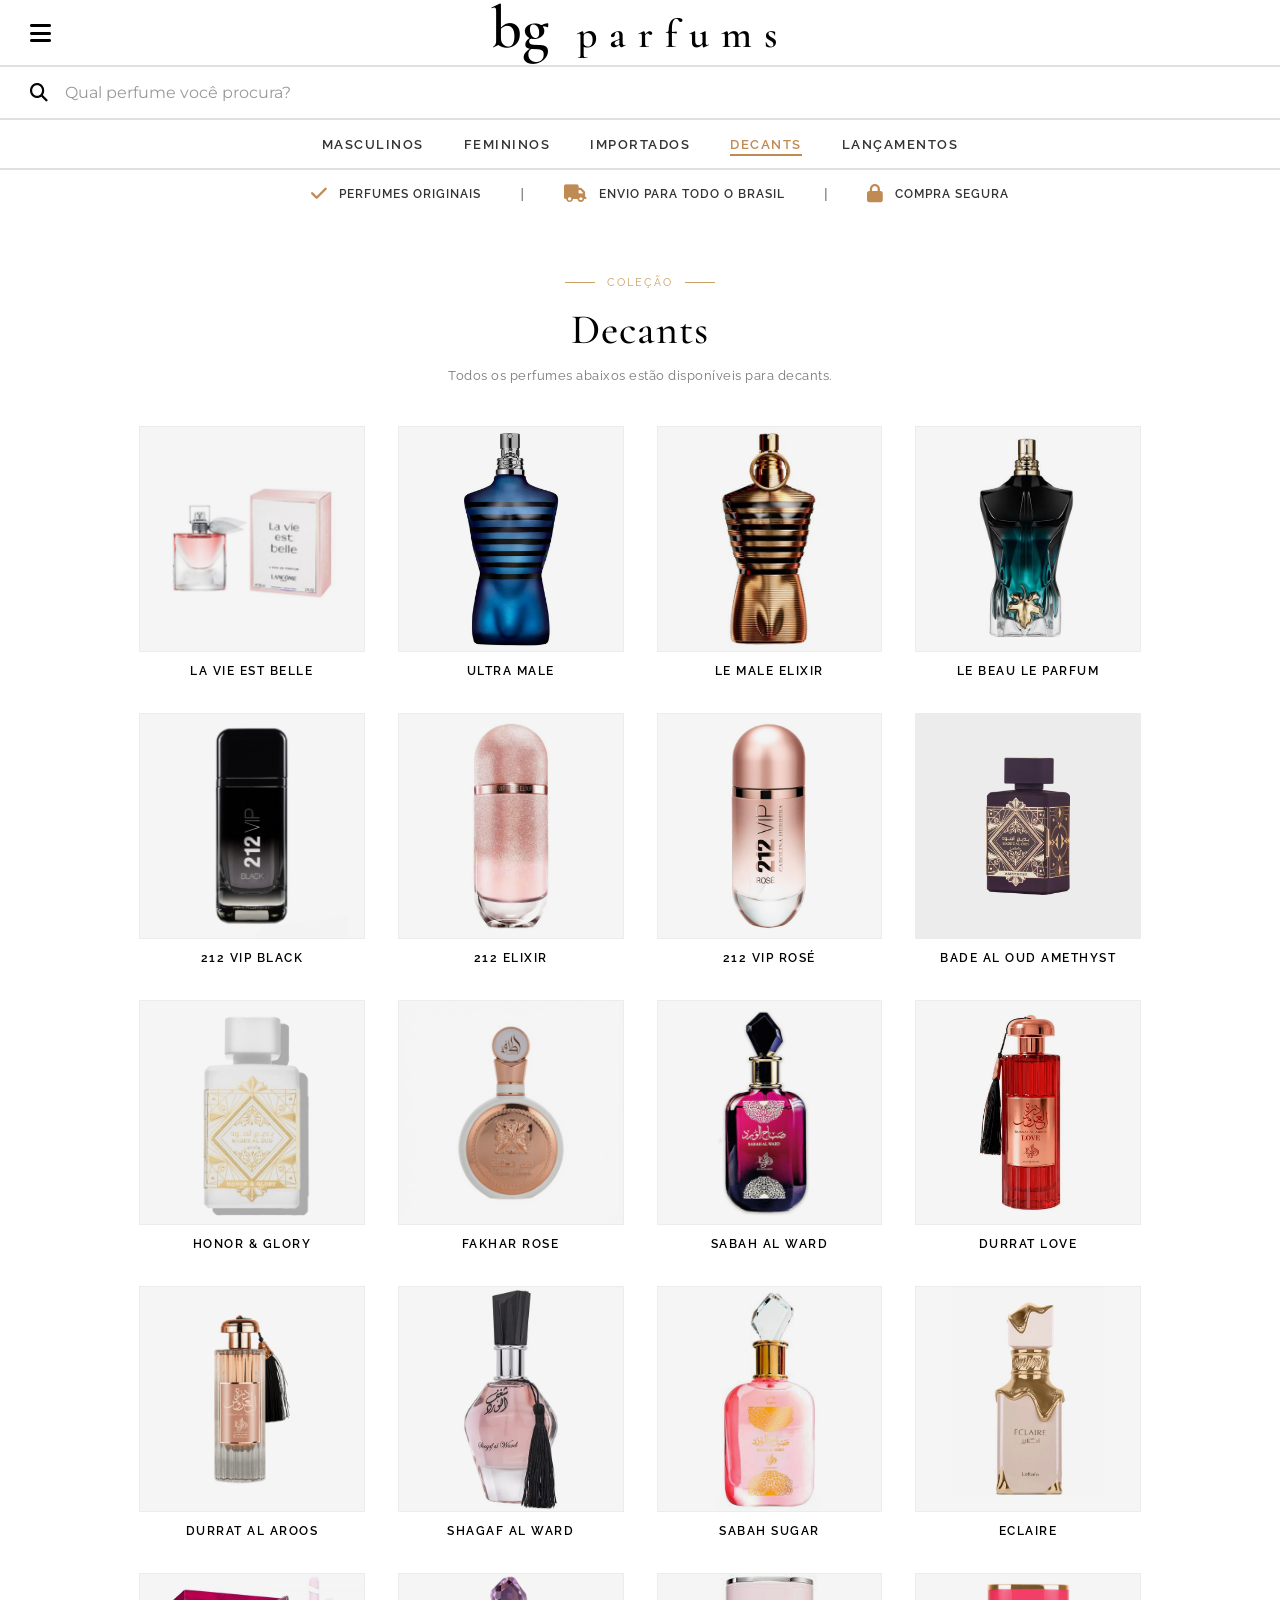
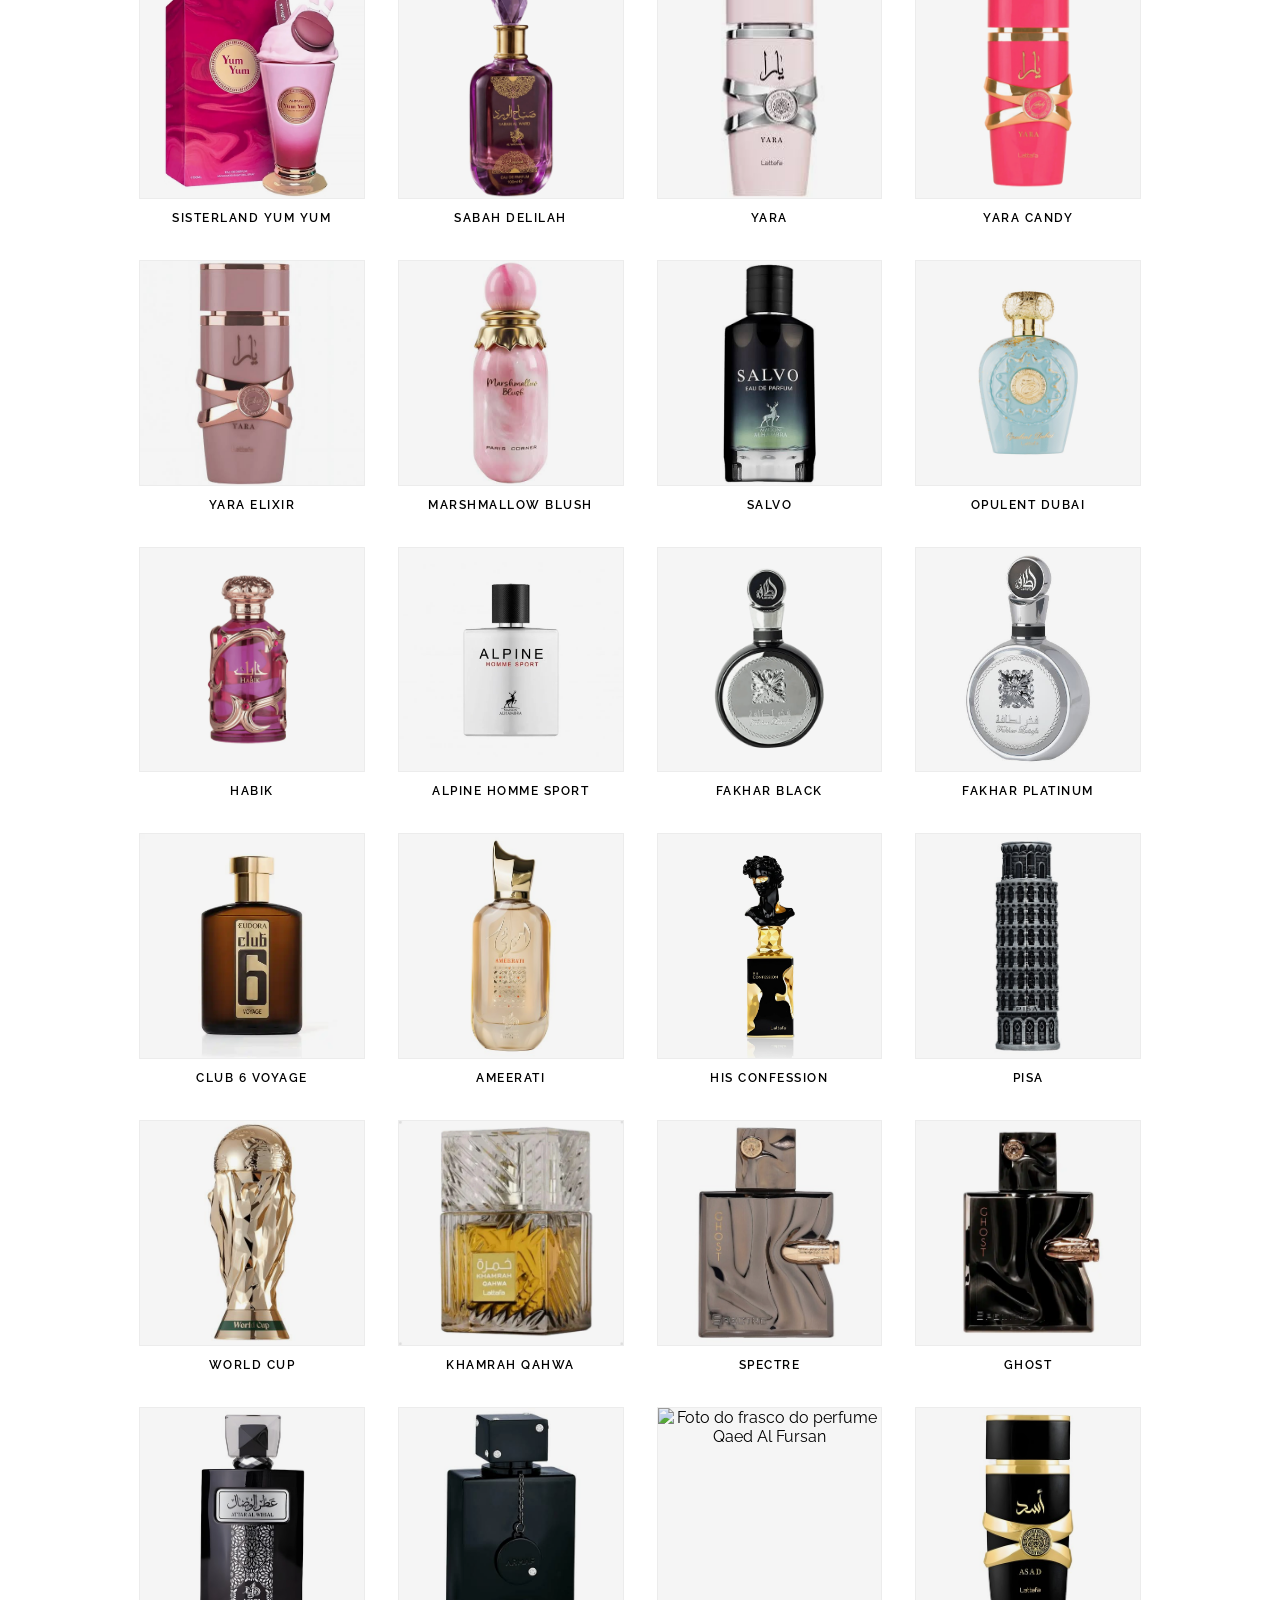
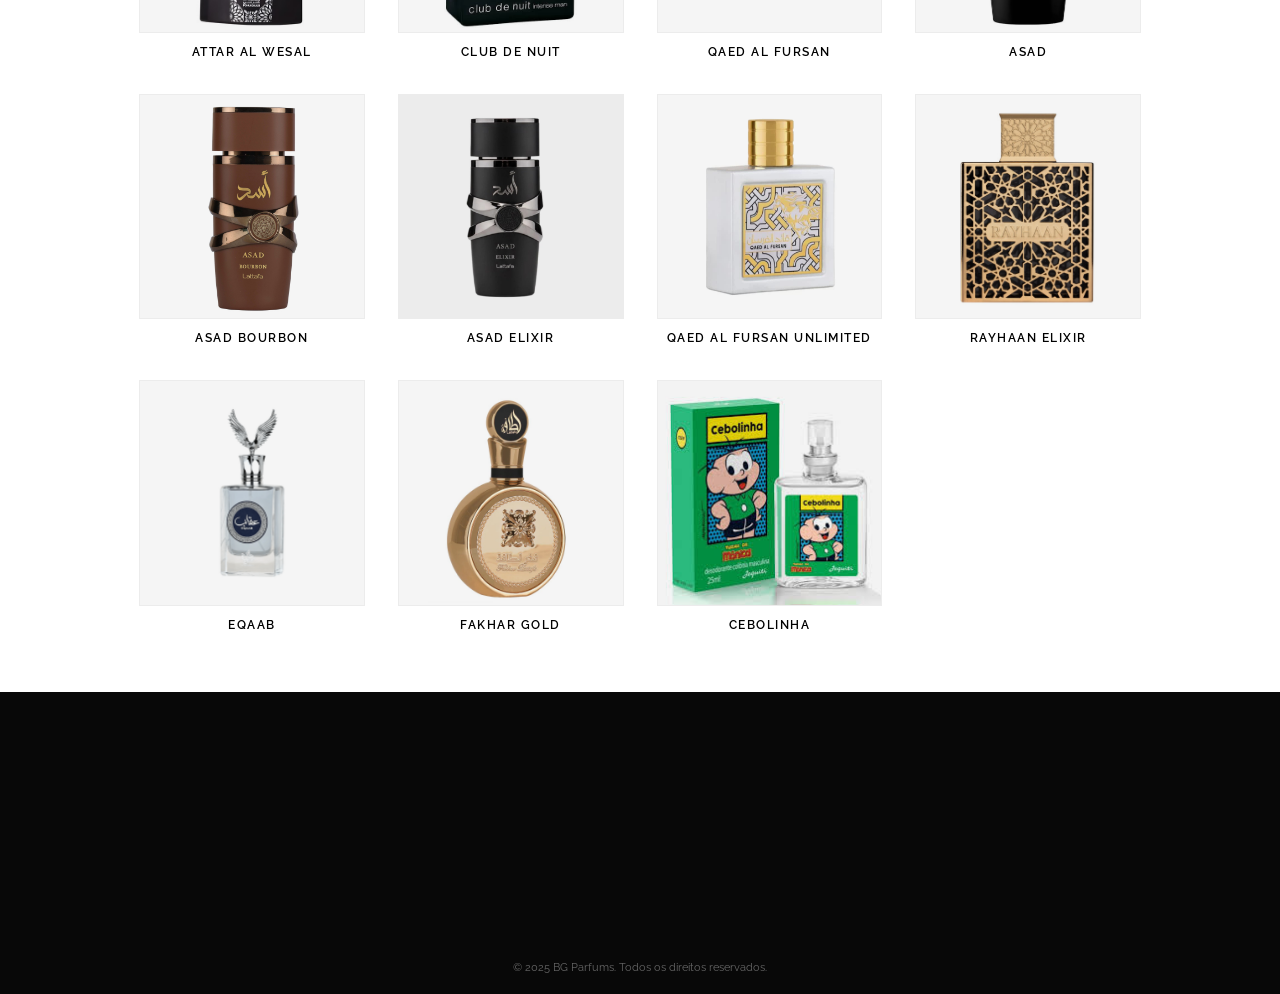
==== decants.html @ 5942533b "Substituir ficheiros do repositório pelos locais" ====
<!DOCTYPE html>
<html lang="pt-br">
<head>
    <meta charset="UTF-8">
    <meta name="viewport" content="width=device-width, initial-scale=1.0">
    <title>Decants | BG Parfums</title>
    <link rel="stylesheet" href="index.css">
    <link rel="preconnect" href="https://fonts.googleapis.com">
    <link rel="preconnect" href="https://fonts.gstatic.com" crossorigin>
    <link href="https://fonts.googleapis.com/css2?family=Cormorant+Garamond:ital,wght@0,300..700;1,300..700&family=Montserrat:wght@300;400;500;600;700&family=Raleway:wght@300;400;500;600;700&display=swap" rel="stylesheet">
    <link rel="stylesheet" href="https://cdnjs.cloudflare.com/ajax/libs/font-awesome/6.5.0/css/all.min.css">
    <link rel="stylesheet" href="decants.css">
</head>
<body>
    <div class="sticky-wrapper">
        <div class="header">
        <a href="index.html" class="logo-link">
    <h1>
        <span class="key">b</span><span class="key">g</span>
    </h1>
    <span class="parfums">
        <span class="key">p</span><span class="key">a</span><span class="key">r</span><span class="key">f</span><span class="key">u</span><span class="key">m</span><span class="key">s</span>
    </span>
</a>
        <i class="fa-solid fa-bars btn-menu"></i>
</div>
    </div>

    <div class="search-container">
        <i class="fa fa-search"></i>
        <input type="text" placeholder="Qual perfume você procura?">
    </div>

    <nav class="menu-categorias">
        <ul>
            <li><a href="masculinos.html">MASCULINOS</a></li>
            <li><a href="femininos.html">FEMININOS</a></li>
            <li><a href="importados.html">IMPORTADOS</a></li>
            <li><a href="decants.html" class="ativo">DECANTS</a></li>
            <li><a href="lancamentos.html">LANÇAMENTOS</a></li>
        </ul>
    </nav>

    <div class="faixa-beneficios">
        <div class="beneficio">
            <i class="fa-solid fa-check"></i>
            <span>PERFUMES ORIGINAIS</span>
        </div>
        <span class="separador">|</span>
        <div class="beneficio">
            <i class="fa-solid fa-truck"></i>
            <span>ENVIO PARA TODO O BRASIL</span>
        </div>
        <span class="separador">|</span>
        <div class="beneficio">
            <i class="fa-solid fa-lock"></i>
            <span>COMPRA SEGURA</span>
        </div>
    </div>

    <section class="pagina-titulo">
        <span class="pagina-subtitulo">Coleção</span>
        <h2>Decants</h2>
        <p class="pagina-descricao">Todos os perfumes abaixos estão disponíveis para decants.</p>
    </section>

    <section class="produtos-grid">
        <!-- Cards gerados a partir da lista de nomes -->
    </section>

    <footer class="rodape-site">
        <div class="rodape-container">
            <div class="rodape-topo">
                <div class="rodape-sobre">
                    <span class="rodape-subtitulo">Sobre a BG Parfums</span>
                    <p>Na BG Parfums você encontra perfumes 100% originais, enviados para todo o Brasil com segurança e garantia.</p>
                </div>
                <div class="rodape-acao">
                    <a href="https://www.instagram.com/bgparfumms/" class="btn-historia" target="_blank">SAIBA MAIS</a>
                </div>
            </div>
            <div class="rodape-links">
                <a href="https://www.instagram.com/bgparfumms/" target="_blank"><i class="fa-brands fa-instagram"></i> Instagram</a>
                <a href="https://wa.me/5518991920044" target="_blank"><i class="fa-brands fa-whatsapp"></i> Whatsapp</a>
                <a href="termos.html" target="_blank"><i class="fa-solid fa-shield-halved"></i> Política de Troca</a>
            </div>
            <div class="rodape-copy">
                <p>&copy; 2025 BG Parfums. Todos os direitos reservados.</p>
            </div>
        </div>
    </footer>

    <button class="btn-topo" aria-label="Voltar ao topo"><i class="fa-solid fa-arrow-up"></i></button>

    <script src="index.js"></script>
    <script src="decants.js"></script>
    <script src="busca.js"></script>
</body>
</html>
---- index.css ----
html, body {
    background-color: white;
    margin: 0;
    padding: 0;
    width: 100%;
    overflow-x: clip;
    display: flex;
    flex-direction: column;
    min-height: 100vh; 
}

.header {
    display: flex;
    justify-content: center;
    align-items: center;
    gap: 35px;
    background-color: white;
    height: 65px;
    transition: height 0.3s ease; 
}

.logo-link {
    display: flex;
    align-items: center;
    gap: 35px; 
    text-decoration: none; 
    color: inherit; 
}

h1 {
    font-family: "Cormorant Garamond", serif;
    font-optical-sizing: auto;
    font-weight: 600;
    font-style: normal;
    font-size: 60px;
    position: relative;
    margin-top: 40px;
    transition: font-size 0.3s ease, margin-top 0.3s ease; 
}

.parfums {
    font-family: "Cormorant Garamond", serif;
    font-optical-sizing: auto;
    font-weight: 600;
    font-style: normal;
    letter-spacing: 0.3em;
    font-size: 40px;
    position: relative;
    margin-top: 43px;
    transition: font-size 0.3s ease, margin-top 0.3s ease; 
}

.btn-menu {
    font-size: 24px;
    color: black;
    cursor: pointer;
    position: absolute;
    left: 30px;
}


.search-container {
    display: flex;
    align-items: center;
    background-color: white;
    border-top: 2px solid #E0E0E0;
    border-bottom: 2px solid #E0E0E0;
    padding: 15px 30px;
    width: 100%;
    box-sizing: border-box;
    font-family: 'Montserrat', sans-serif;
    transition: padding 0.3s ease; 
}

.search-container i {
    color: #000;
    font-size: 18px;
    margin-right: 15px;
}

.search-container input {
    border: none;
    outline: none;
    background: transparent;
    width: 100%;
    font-size: 16px;
    color: #333;
    font-family: 'Montserrat', sans-serif;
}

.search-container input::placeholder {
    color: #999;
}


.menu-categorias {
    background-color: white;
    border-bottom: 2px solid #E0E0E0;
    width: 100%;
}

.menu-categorias ul {
    display: flex;
    justify-content: center;
    align-items: center;
    gap: 200px;
    list-style: none;
    padding: 15px 0;
    margin: 0;
}

.menu-categorias a {
    text-decoration: none;
    color: #333;
    font-family: 'Raleway', sans-serif;
    font-size: 13px;
    font-weight: 600;
    letter-spacing: 1.5px;
    transition: color 0.3s ease;
}

.menu-categorias a:hover {
    color: #888;
}


.faixa-beneficios {
    display: flex;
    justify-content: center;
    align-items: center;
    gap: 160px;
    padding: 15px 0;
    width: 100%;
}

.beneficio {
    display: flex;
    align-items: center;
    gap: 12px;
}

.beneficio span {
    font-family: 'Raleway', sans-serif;
    font-size: 12px;
    font-weight: 600;
    color: #333;
    letter-spacing: 1px;
}

.beneficio i {
    font-size: 18px;
    color: #C08A53;
}

.separador {
    color: #1F150C;
    font-size: 14px;
    font-weight: 300;
}


:root {
    --gold: #d4af37;
    --white: #fff;
    --black-opaque: rgba(0,0,0,0.55);
    --black-strong: rgba(0,0,0,0.75);
    --max-width: 1200px;
}

.hero {
    position: relative;
    width: 100%;
    height: 450px;
    display: flex;
    align-items: center;
    justify-content: flex-start;
    background-image: url('assets/photo-1621814374283-57cc5d0d39c2.avif');
    background-size: cover;
    background-position: 50% 62%;
    color: var(--white);
    overflow: hidden;
    background-repeat: no-repeat;
}

.hero-overlay {
    position: absolute;
    inset: 0;
    background: rgba(0, 0, 0, 0.3);
    z-index: 1;
}

.hero-content {
    position: relative;
    z-index: 2;
    padding-left: 15%;
    display: flex;
    flex-direction: column;
    align-items: center;
}

.brand {
    font-family: 'Cormorant Garamond', serif;
    font-size: 80px;
    font-weight: 400;
    color: white;
    margin: 0;
    line-height: 1;
}

.brand-sub {
    font-family: 'Cormorant Garamond', serif;
    font-size: 24px;
    font-weight: 300;
    color: white;
    letter-spacing: 12px;
    margin: 5px 0 20px 0;
    margin-right: -12px;
}

.divider {
    width: 60px;
    height: 1px;
    background-color: #FF9D23;
    margin-bottom: 25px;
}

.hero-subtitle {
    font-family: 'Raleway', sans-serif;
    font-size: 11px;
    color: white;
    letter-spacing: 3px;
    text-transform: uppercase;
    margin-bottom: 35px;
    font-weight: 600;
}

.hero-content .btn-comprar {
    background-color: #ffffff;
    color: #000000;
    text-decoration: none;
    font-family: 'Raleway', sans-serif;
    font-size: 12px;
    font-weight: 700;
    padding: 15px 40px;
    letter-spacing: 2px;
    text-transform: uppercase;
    transition: background-color 0.3s ease;
}

.hero-content .btn-comprar:hover {
    background-color: #e0e0e0;
}

.categorias-vitrine {
    display: flex;
    flex-wrap: nowrap;
    justify-content: flex-start;
    align-items: flex-start;
    gap: 40px;
    max-width: 1400px;
    margin: 40px auto;
    padding: 0 20px 20px 20px;
    overflow-x: auto;
    font-family: 'Raleway', sans-serif;
    scrollbar-width: thin;
}

.categoria-card {
    display: flex;
    flex-direction: column;
    align-items: center;
    text-decoration: none;
    color: #000;
    width: 220px;
    flex-shrink: 0;
}

.categoria-card:hover .imagem-container {
    box-shadow: 0 12px 26px rgba(0,0,0,0.08);
    transform: translateY(-3px);
}

.imagem-container {
    width: 100%;
    aspect-ratio: 1 / 1;
    overflow: hidden;
    background-color: #ffffff;
    margin-bottom: 15px;
    transition: box-shadow 0.3s ease, transform 0.3s ease;
}

.imagem-container img {
    width: 100%;
    height: 100%;
    object-fit: contain;
    mix-blend-mode: multiply;
    transition: transform 0.5s ease;
}

.categoria-card:hover .imagem-container img {
    transform: scale(1.06);
}

.categoria-titulo {
    font-size: 12px;
    font-weight: 700;
    text-transform: uppercase;
    letter-spacing: 2px;
    margin-bottom: 10px;
    color: #1a1a1a;
    transition: letter-spacing 0.35s ease, color 0.35s ease;
}

.categoria-card:hover .categoria-titulo {
    letter-spacing: 3px;
    color: #c9a063;
}

.card-destaque {
    width: 350px;
    flex-shrink: 0;
    background-color: #050505;
    color: #fff;
    display: flex;
    flex-direction: column;
    justify-content: center;
    align-self: stretch;
}

.destaque-conteudo {
    flex: 1;
    padding: 30px;
    display: flex;
    flex-direction: column;
    align-items: center; 
    justify-content: center; 
    text-align: center; 
}

.destaque-texto .subtitulo {
    font-size: 15px;
    color: #c9a063;
    text-transform: uppercase;
    letter-spacing: 2px;
    display: flex;
    flex-direction: column; 
    align-items: center;
    gap: 8px; 
    margin-bottom: 5px;
}

.destaque-texto .subtitulo::before {
    content: "";
    display: block;
    width: 60px;
    height: 3px;
    background-color: #c9a063;
}

.destaque-texto h2 {
    font-size: 20px;
    font-weight: 400;
    margin: 5px 0 15px 0;
    letter-spacing: 1px;
    font-family: 'Raleway', sans-serif;
}

.destaque-texto p {
    font-size: 12px;
    color: #ccc;
    margin-bottom: 25px;
    line-height: 1.6;
    font-family: 'Raleway', sans-serif;
}

.btn-colecao {
    display: inline-block;
    padding: 10px 20px;
    border: 1px solid #333;
    color: #fff;
    text-decoration: none;
    font-size: 11px;
    text-transform: uppercase;
    letter-spacing: 1px;
    font-family: 'Raleway', sans-serif;
    transition: all 0.3s ease;
}

.btn-colecao:hover {
    background-color: #333;
    border-color: #c9a063;
}

.rodape-site {
    background-color: #080808;
    color: #cccccc;
    font-family: 'Raleway', sans-serif;
    padding: 60px 20px 20px 20px;
    margin-top: auto;
}

.rodape-container {
    max-width: 1200px;
    margin: 0 auto;
}

.rodape-topo {
    display: flex;
    justify-content: space-between;
    align-items: center;
    margin-bottom: 40px;
    gap: 20px;
}

.rodape-sobre {
    max-width: 450px;
}

.rodape-subtitulo {
    font-size: 11px;
    color: #c9a063;
    text-transform: uppercase;
    letter-spacing: 2px;
    display: flex;
    align-items: center;
    gap: 15px;
    margin-bottom: 15px;
}

.rodape-subtitulo::before {
    content: "";
    display: block;
    width: 30px;
    height: 1px;
    background-color: #c9a063;
}

.rodape-sobre p {
    font-size: 13px;
    line-height: 1.7;
    color: #999999;
    margin: 0;
}

.btn-historia {
    display: inline-block;
    padding: 12px 25px;
    border: 1px solid #c9a063;
    color: #ffffff;
    text-decoration: none;
    font-size: 11px;
    text-transform: uppercase;
    letter-spacing: 1px;
    font-family: 'Raleway', sans-serif;
    transition: all 0.3s ease;
}

.btn-historia:hover {
    background-color: #c9a063;
    color: #000000;
}

.rodape-links {
    display: flex;
    justify-content: space-between;
    align-items: center;
    flex-wrap: wrap;
    padding: 30px 0;
    border-top: 1px solid #222222;
    gap: 15px;
}

.rodape-links a {
    color: #ffffff;
    text-decoration: none;
    font-size: 11px;
    text-transform: uppercase;
    letter-spacing: 1px;
    display: flex;
    align-items: center;
    gap: 10px;
    transition: color 0.3s ease;
}

.rodape-links a i {
    color: #c9a063;
    font-size: 16px;
}

.rodape-links a:hover {
    color: #c9a063;
}

.rodape-copy {
    text-align: center;
    padding-top: 20px;
}

.rodape-copy p {
    font-size: 11px;
    color: #666666;
    margin: 0;
}



.header .logo-link {
    display: flex;
    align-items: baseline; 
    justify-content: center;
    gap: 8px; 
    overflow: visible; 
    padding-bottom: 10px;
}


.header .logo-link h1,
.header .logo-link .parfums {
    margin: 0;
    padding: 0;
    line-height: 1;
}


.header .logo-link .key {
    display: inline-block;
    line-height: normal; 
}

.header .logo-link .parfums {
    margin-left: 20px; 
}

@media (max-width: 480px) {
    h1 {
        font-size: 32px;
    }

    .parfums {
        font-size: 20px;
    }

    .search-container {
        padding: 12px 20px;
    }

    .menu-categorias ul {
        display: none;
    }

    .faixa-beneficios {
        display: none;
    }
}

.sticky-wrapper {
    position: sticky;
    top: 0;
    z-index: 1000;
    background-color: #ffffff;
    width: 100%;
    transition: box-shadow 0.3s ease;
}

.sticky-wrapper.scrolled {
    box-shadow: 0 4px 15px rgba(0, 0, 0, 0.08);
}

.menu-overlay {
    display: none;
    position: fixed;
    inset: 0;
    background: rgba(0, 0, 0, 0.45);
    z-index: 999;
    opacity: 0;
    transition: opacity 0.3s ease;
}

.menu-overlay.ativo {
    display: block;
    opacity: 1;
}

body.no-scroll {
    overflow: hidden;
}



.menu-categorias.menu-aberto {
    position: fixed;
    top: 0;
    left: 0;
    width: 240px;
    max-width: 75vw;
    height: 100vh;
    background: white;
    z-index: 1001;
    display: flex;
    align-items: flex-start;
    padding-top: 80px;
    box-shadow: 4px 0 20px rgba(0, 0, 0, 0.15);
    overflow-y: auto;
    animation: slideIn 0.3s ease;
}

.menu-categorias.menu-aberto ul {
    display: flex;
    flex-direction: column;
    gap: 0;
    width: 100%;
    padding: 0;
}

.menu-categorias.menu-aberto ul li a {
    display: block;
    padding: 14px 24px;
    font-size: 12px;
    border-bottom: 1px solid #f0f0f0;
}

@keyframes slideIn {
    from { transform: translateX(-100%); }
    to   { transform: translateX(0); }
}

.menu-categorias a.ativo {
    color: #C08A53;
    border-bottom: 2px solid #C08A53;
    padding-bottom: 2px;
}

.btn-limpar-busca {
    color: #bbb;
    font-size: 16px;
    cursor: pointer;
    opacity: 0;
    pointer-events: none;
    transition: opacity 0.2s ease, color 0.2s ease;
    flex-shrink: 0;
}

.btn-limpar-busca.visivel {
    opacity: 1;
    pointer-events: auto;
}

.btn-limpar-busca:hover {
    color: #666;
}

.marquee-notas {
    background-color: #0D0B08;
    overflow: hidden;
    padding: 13px 0;
    white-space: nowrap;
    border-bottom: 1px solid rgba(201,160,99,0.25);
}

.marquee-trilho {
    display: inline-flex;
    gap: 48px;
    animation: rolarMarquee 38s linear infinite;
    width: max-content;
}

.marquee-trilho span {
    font-family: 'Raleway', sans-serif;
    font-size: 11px;
    letter-spacing: 2px;
    color: #cbb98a;
    text-transform: uppercase;
    display: inline-flex;
    align-items: center;
    gap: 10px;
}

.marquee-trilho span i {
    font-size: 6px;
    color: #6B1E23;
}

@keyframes rolarMarquee {
    from { transform: translateX(0); }
    to   { transform: translateX(-50%); }
}

@media (prefers-reduced-motion: reduce) {
    .marquee-trilho { animation: none; }
}

.reveal {
    opacity: 0;
    transform: translateY(24px);
    transition: opacity 0.55s ease, transform 0.55s ease;
}

.reveal.visible {
    opacity: 1;
    transform: translateY(0);
}


/* =========================================
   BUSCA DE PRODUTOS
   ========================================= */

.search-container {
    position: relative;
}

.produto-escondido {
    display: none !important;
}

.produto-destaque {
    outline: 2px solid #c9a063;
    outline-offset: 4px;
    animation: pulsarDestaque 1.4s ease;
}

@keyframes pulsarDestaque {
    0%, 100% { outline-color: #c9a063; }
    50% { outline-color: transparent; }
}

.busca-dropdown {
    position: absolute;
    top: 100%;
    left: 0;
    right: 0;
    background: #ffffff;
    border: 1px solid #e0e0e0;
    border-top: none;
    max-height: 320px;
    overflow-y: auto;
    z-index: 1002;
    display: none;
    box-shadow: 0 12px 24px rgba(0, 0, 0, 0.08);
}

.busca-dropdown.visivel {
    display: block;
}

.busca-dropdown-item {
    display: flex;
    justify-content: space-between;
    align-items: center;
    padding: 14px 30px;
    text-decoration: none;
    color: #333;
    font-family: 'Raleway', sans-serif;
    font-size: 13px;
    border-bottom: 1px solid #f2f2f2;
    transition: background-color 0.2s ease;
}

.busca-dropdown-item:hover {
    background-color: #faf8f5;
}

.busca-dropdown-item:last-child {
    border-bottom: none;
}

.busca-dropdown-nome {
    font-weight: 600;
}

.busca-dropdown-categoria {
    font-size: 10px;
    color: #c9a063;
    text-transform: uppercase;
    letter-spacing: 1px;
}

.busca-dropdown-vazio {
    padding: 16px 30px;
    font-family: 'Raleway', sans-serif;
    font-size: 12px;
    color: #999;
}

@media (max-width: 1280px) {
    .categorias-vitrine {
        flex-wrap: wrap; 
        justify-content: center; 
        max-width: 850px; 
        overflow-x: hidden; 
        gap: 35px;
    }

    .menu-categorias ul {
        gap: 40px; 
        flex-wrap: wrap; 
        padding: 15px 20px;
    }

    .faixa-beneficios {
        gap: 40px; 
        flex-wrap: wrap;
        padding: 15px 20px;
    }
}

@media (max-width: 1024px) {
    .menu-categorias ul {
        gap: 80px;
    }

    .menu-categorias ul {
        gap: 30px; 
        flex-wrap: wrap; 
        padding: 15px 20px;
    }

    .faixa-beneficios {
        gap: 20px; 
        flex-wrap: wrap;
        padding: 15px 20px;
    }

    .categorias-vitrine {
        flex-wrap: wrap; 
        justify-content: center; 
        overflow-x: hidden; 
        gap: 30px; 
    }
}

@media (max-width: 768px) {
    .header {
        height: auto;
        padding: 20px 0;
        gap: 15px;
    }

    h1 {
        font-size: 40px;
        margin-top: 0;
    }

    .parfums {
        font-size: 26px;
        margin-top: 0;
        letter-spacing: 0.2em;
    }

    .btn-menu {
        left: 20px;
    }

    .menu-categorias ul {
        gap: 30px;
        flex-wrap: wrap;
        padding: 15px;
    }

    .faixa-beneficios {
        flex-wrap: wrap;
        gap: 20px;
        padding: 10px;
    }

    .separador {
        display: none;
    }
    

    .categorias-vitrine {
        display: grid;
        grid-template-columns: repeat(2, 1fr); 
        gap: 15px; 
        overflow-x: visible; 
        padding: 20px 15px;
        width: 100%;
        box-sizing: border-box;
    }

    .categoria-card {
        width: 100%; 
        flex-shrink: 1; 
    }

    .card-destaque {
        grid-column: span 2;
        width: 100%; 
        max-width: 100%;
        box-sizing: border-box;
    }
}

@media (max-width: 480px) {

 h1 {
        font-size: 32px;
    }

    .parfums {
        font-size: 20px;
    }

    .search-container {
        padding: 12px 20px;
    }

    .menu-categorias ul {
        display: none;
    }

    .faixa-beneficios {
        display: none;
    }

.sticky-wrapper {
    position: sticky;
    top: 0;
    z-index: 1000;
    background-color: #ffffff; 
    width: 100%; 
    transition: box-shadow 0.3s ease;
}

.sticky-wrapper.scrolled {
    box-shadow: 0 4px 15px rgba(0, 0, 0, 0.08);
}

.menu-overlay {
    display: none;
    position: fixed;
    inset: 0;
    background: rgba(0, 0, 0, 0.45);
    z-index: 999;
    opacity: 0;
    transition: opacity 0.3s ease;
}

.menu-overlay.ativo {
    display: block;
    opacity: 1;
}

body.no-scroll {
    overflow: hidden;
        .menu-categorias.menu-aberto {
        position: fixed;
        top: 0;
        left: 0;
        width: 75%;
        height: 100vh;
        background: white;
        z-index: 1001;
        display: flex;
        align-items: flex-start;
        padding-top: 80px;
        box-shadow: 4px 0 20px rgba(0, 0, 0, 0.15);
        animation: slideIn 0.3s ease;
    }

    .menu-categorias.menu-aberto ul {
        display: flex;
        flex-direction: column;
        gap: 0;
        width: 100%;
        padding: 0;
    }

    .menu-categorias.menu-aberto ul li a {
        display: block;
        padding: 18px 30px;
        font-size: 13px;
        border-bottom: 1px solid #f0f0f0;
    }

    @keyframes slideIn {
        from { transform: translateX(-100%); }
        to   { transform: translateX(0); }
    }

}

.menu-categorias a.ativo {
    color: #C08A53;
    border-bottom: 2px solid #C08A53;
    padding-bottom: 2px;
}


.btn-limpar-busca {
    color: #bbb;
    font-size: 16px;
    cursor: pointer;
    opacity: 0;
    pointer-events: none;
    transition: opacity 0.2s ease, color 0.2s ease;
    flex-shrink: 0;
}

.btn-limpar-busca.visivel {
    opacity: 1;
    pointer-events: auto;
}

.btn-limpar-busca:hover {
    color: #666;
}


.reveal {
    opacity: 0;
    transform: translateY(24px);
    transition: opacity 0.55s ease, transform 0.55s ease;
}

.reveal.visible {
    opacity: 1;
    transform: translateY(0);
}


    .busca-dropdown-item {
        padding: 12px 20px;
    }

}


/* =========================================
   BOTÃO VOLTAR AO TOPO (Para todas as telas)
   ========================================= */
.btn-topo {
    position: fixed;
    bottom: 32px;
    right: 32px;
    width: 44px;
    height: 44px;
    background-color: #080808;
    color: #c9a063;
    border: 1px solid #c9a063;
    cursor: pointer;
    display: flex;
    align-items: center;
    justify-content: center;
    font-size: 14px;
    z-index: 998;
    opacity: 0;
    pointer-events: none;
    transform: translateY(10px);
    transition: opacity 0.3s ease, transform 0.3s ease, background-color 0.3s ease;
}

.btn-topo.visivel {
    opacity: 1;
    pointer-events: auto;
    transform: translateY(0);
}

.btn-topo:hover {
    background-color: #c9a063;
    color: #080808;
}
---- decants.css ----
.logo-link {
    display: flex;
    align-items: center;
    gap: 35px; 
    text-decoration: none; 
    color: inherit; 
}

.pagina-titulo {
    max-width: 1200px;
    margin: 50px auto 30px auto;
    padding: 0 20px;
    text-align: center;
    font-family: 'Raleway', sans-serif;
}

.pagina-subtitulo {
    font-size: 11px;
    color: #c9a063;
    text-transform: uppercase;
    letter-spacing: 2px;
    display: inline-flex;
    align-items: center;
    gap: 12px;
    margin-bottom: 10px;
}

.pagina-subtitulo::before,
.pagina-subtitulo::after {
    content: "";
    display: block;
    width: 30px;
    height: 1px;
    background-color: #c9a063;
}

.pagina-titulo h2 {
    font-family: 'Cormorant Garamond', serif;
    font-weight: 500;
    font-size: 42px;
    margin: 5px 0 10px 0;
    letter-spacing: 1px;
}

.pagina-descricao {
    font-size: 13px;
    color: #777;
    letter-spacing: 0.5px;
}

.produtos-grid {
    display: grid;
    grid-template-columns: repeat(auto-fill, minmax(200px, 1fr));
    gap: 30px;
    max-width: 1200px;
    margin: 0 auto 60px auto;
    padding: 0 20px;
    font-family: 'Raleway', sans-serif;
}

.produto-card {
    display: flex;
    flex-direction: column;
    align-items: center;
    text-align: center;
    text-decoration: none;
    color: #000;
}

.produto-imagem {
    width: 100%;
    aspect-ratio: 1 / 1;
    background-color: #f5f5f5;
    border: 1px solid #ececec;
    display: flex;
    align-items: center;
    justify-content: center;
    margin-bottom: 12px;
    overflow: hidden;
    transition: border-color 0.3s ease;
}

.produto-card:hover .produto-imagem {
    border-color: #c9a063;
}

.produto-imagem img {
    width: 100%;
    height: 100%;
    object-fit: contain;
    mix-blend-mode: multiply;
}

.placeholder-icone {
    font-size: 28px;
    color: #ccc;
}

.produto-nome {
    font-size: 12px;
    font-weight: 600;
    text-transform: uppercase;
    letter-spacing: 1.5px;
    text-underline-offset: 5px;
}

.produto-card:hover .produto-nome {
    text-decoration: underline;
    text-decoration-color: #c9a063;
    text-decoration-thickness: 1.5px;
}

.produto-obs {
    font-size: 10px;
    color: #999;
    margin-top: 4px;
    font-style: italic;
}

@media (max-width: 1280px) {
    .produtos-grid {
        flex-wrap: wrap; 
        justify-content: center; 
        max-width: 1000px; 
        overflow-x: hidden; 
        gap: 35px;
    }
}

@media (max-width: 1024px) {
    .produtos-grid {
        flex-wrap: wrap; 
        justify-content: center; 
        max-width: 850px; 
        overflow-x: hidden; 
        gap: 35px;
    }
}

@media (max-width: 768px) {
    .produtos-grid {
        grid-template-columns: repeat(2, 1fr);
        gap: 18px;
    }

    .pagina-titulo h2 {
        font-size: 30px;
    }
}

@media (max-width: 480px) {
    .produtos-grid {
        grid-template-columns: repeat(2, 1fr);
        gap: 18px;
    }

    .pagina-titulo h2 {
        font-size: 30px;
    }
}
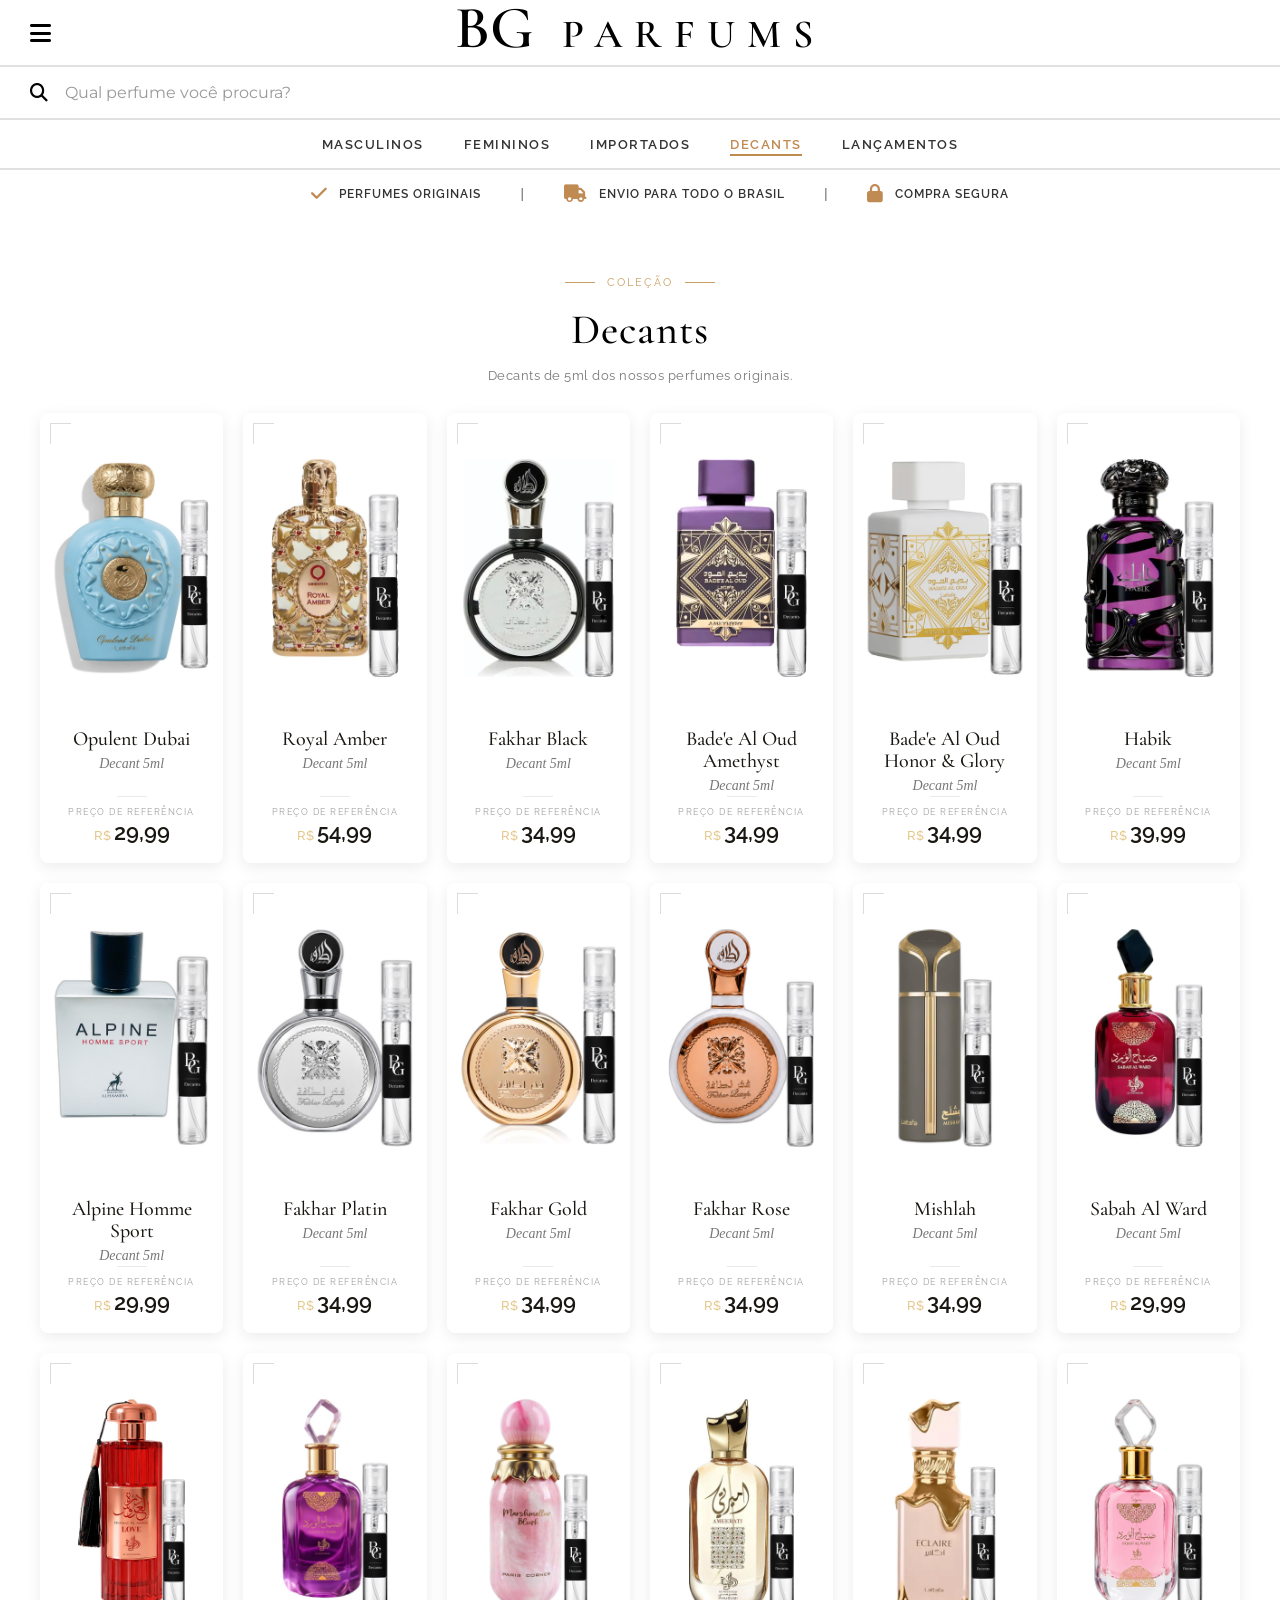
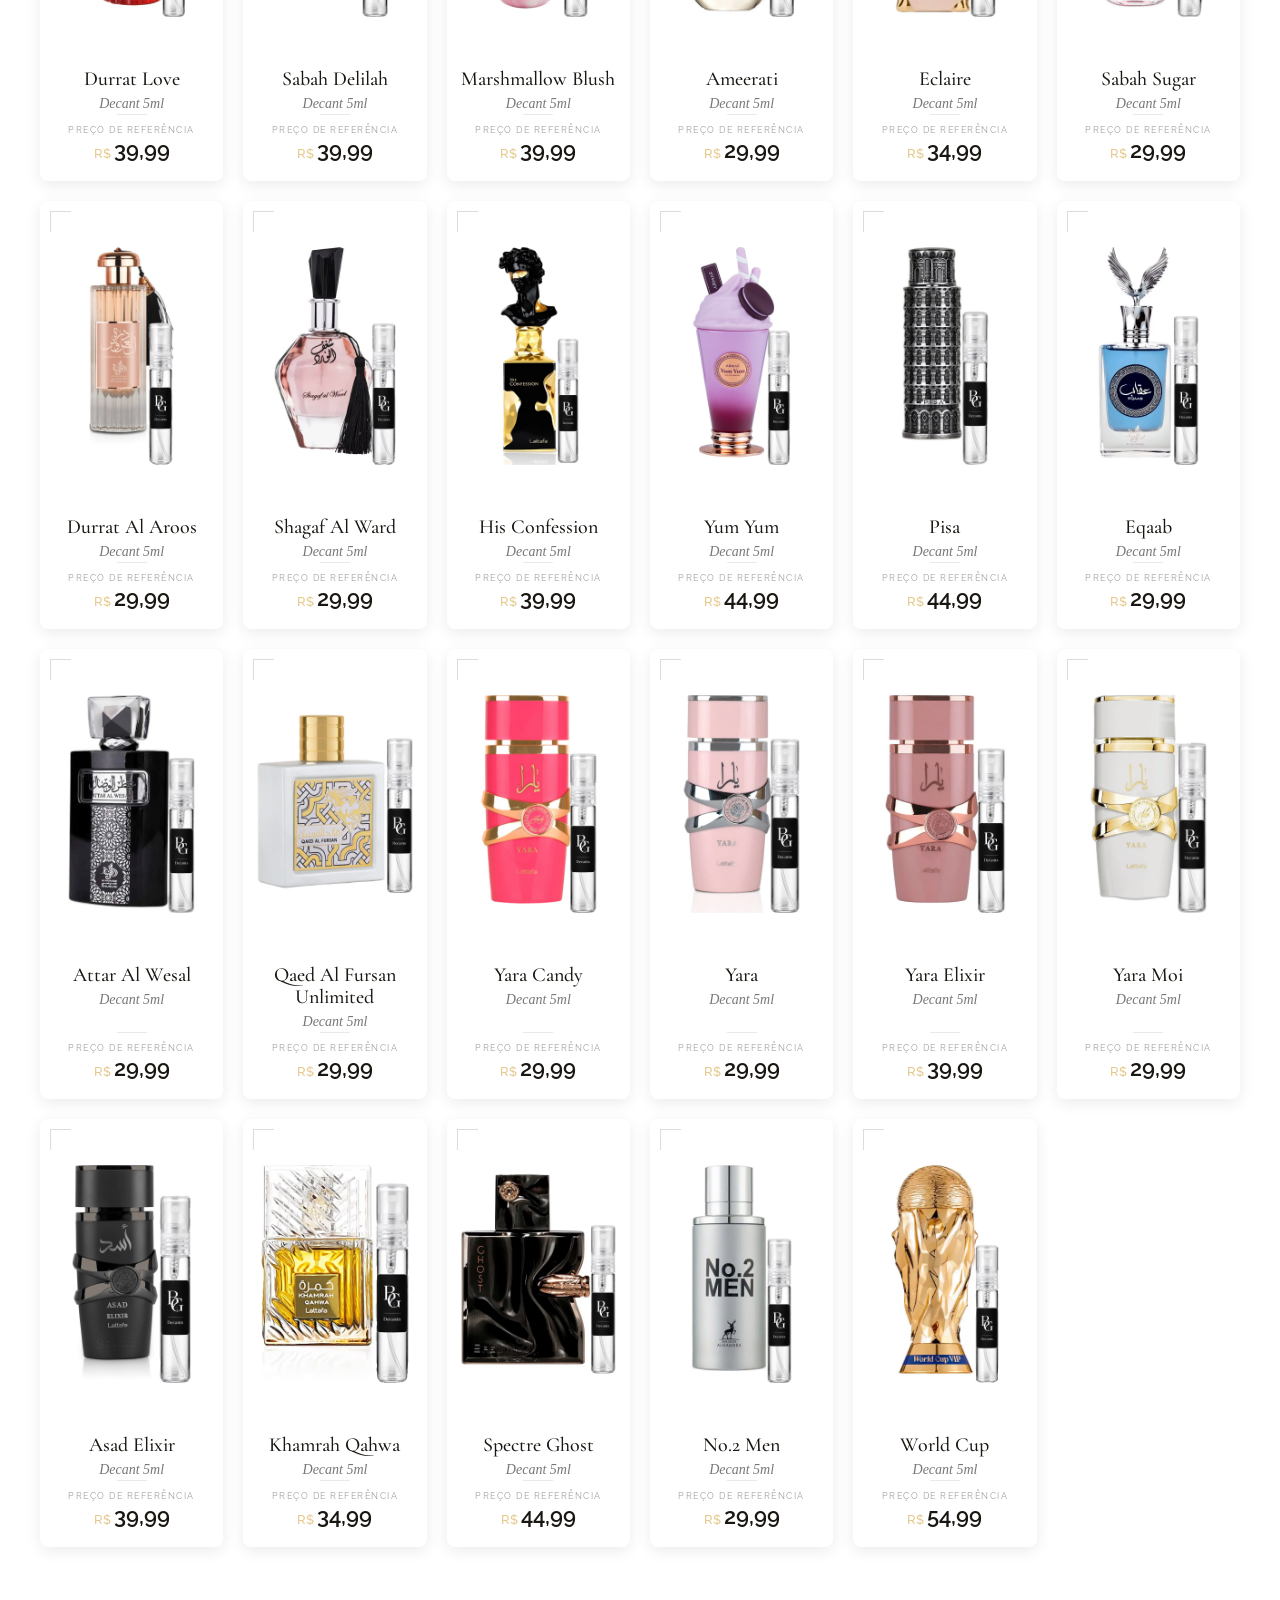
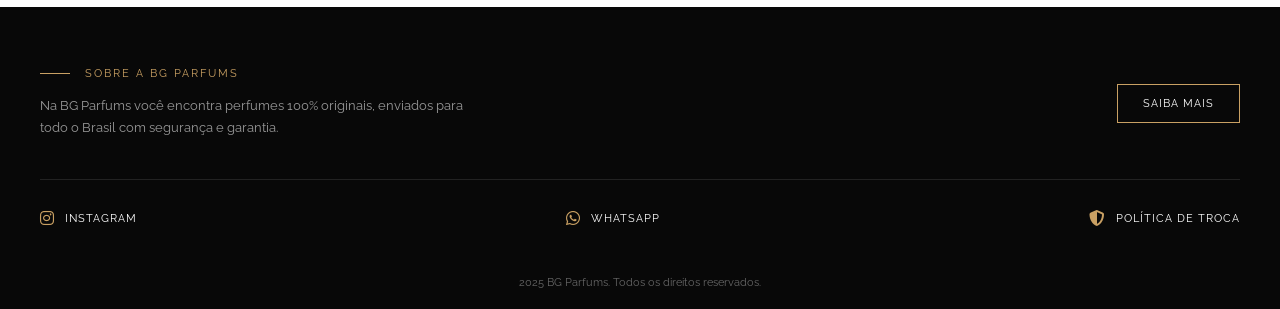
==== commit bfa61730: "Aba decants" ====
--- a/decants.html
+++ b/decants.html
@@ -14,14 +14,11 @@
 <body>
     <div class="sticky-wrapper">
         <div class="header">
+       <div class="header">
         <a href="index.html" class="logo-link">
-    <h1>
-        <span class="key">b</span><span class="key">g</span>
-    </h1>
-    <span class="parfums">
-        <span class="key">p</span><span class="key">a</span><span class="key">r</span><span class="key">f</span><span class="key">u</span><span class="key">m</span><span class="key">s</span>
-    </span>
-</a>
+            <h1>BG</h1>
+            <p class="parfums">PARFUMS</p>
+        </a>
         <i class="fa-solid fa-bars btn-menu"></i>
 </div>
     </div>
@@ -61,11 +58,12 @@
     <section class="pagina-titulo">
         <span class="pagina-subtitulo">Coleção</span>
         <h2>Decants</h2>
-        <p class="pagina-descricao">Todos os perfumes abaixos estão disponíveis para decants.</p>
+        <p class="pagina-descricao">Decants de 5ml dos nossos perfumes originais.</p>
     </section>
 
     <section class="produtos-grid">
         <!-- Cards gerados a partir da lista de nomes -->
+
     </section>
 
     <footer class="rodape-site">
@@ -85,7 +83,7 @@
                 <a href="termos.html" target="_blank"><i class="fa-solid fa-shield-halved"></i> Política de Troca</a>
             </div>
             <div class="rodape-copy">
-                <p>&copy; 2025 BG Parfums. Todos os direitos reservados.</p>
+                <p>2025 BG Parfums. Todos os direitos reservados.</p>
             </div>
         </div>
     </footer>
--- a/index.css
+++ b/index.css
@@ -56,6 +56,8 @@
     cursor: pointer;
     position: absolute;
     left: 30px;
+    z-index: 1003;
+    -webkit-tap-highlight-color: transparent;
 }
 
 
@@ -652,13 +654,20 @@
 .marquee-notas {
     background-color: #0D0B08;
     overflow: hidden;
-    padding: 13px 0;
+    height: 42px;
+    min-height: 42px;
+    padding: 0;
+    box-sizing: border-box;
+    display: flex;
+    align-items: center;
     white-space: nowrap;
     border-bottom: 1px solid rgba(201,160,99,0.25);
 }
 
 .marquee-trilho {
     display: inline-flex;
+    align-items: center;
+    height: 100%;
     gap: 48px;
     animation: rolarMarquee 38s linear infinite;
     width: max-content;
@@ -667,6 +676,7 @@
 .marquee-trilho span {
     font-family: 'Raleway', sans-serif;
     font-size: 11px;
+    line-height: 1;
     letter-spacing: 2px;
     color: #cbb98a;
     text-transform: uppercase;
@@ -943,41 +953,54 @@
 
 body.no-scroll {
     overflow: hidden;
-        .menu-categorias.menu-aberto {
-        position: fixed;
-        top: 0;
-        left: 0;
-        width: 75%;
-        height: 100vh;
-        background: white;
-        z-index: 1001;
-        display: flex;
-        align-items: flex-start;
-        padding-top: 80px;
-        box-shadow: 4px 0 20px rgba(0, 0, 0, 0.15);
-        animation: slideIn 0.3s ease;
-    }
-
-    .menu-categorias.menu-aberto ul {
-        display: flex;
-        flex-direction: column;
-        gap: 0;
-        width: 100%;
-        padding: 0;
-    }
-
-    .menu-categorias.menu-aberto ul li a {
-        display: block;
-        padding: 18px 30px;
-        font-size: 13px;
-        border-bottom: 1px solid #f0f0f0;
-    }
-
-    @keyframes slideIn {
-        from { transform: translateX(-100%); }
-        to   { transform: translateX(0); }
-    }
-
+    overscroll-behavior: none;
+}
+
+/*
+ * iOS/Safari: o painel do menu ficava por cima do próprio botão,
+ * impedindo o X de receber o toque para fechar.
+ */
+.menu-categorias.menu-aberto {
+    position: fixed;
+    top: 0;
+    left: 0;
+    width: 75%;
+    max-width: 300px;
+    height: 100dvh;
+    min-height: 100vh;
+    background: white;
+    z-index: 1001;
+    display: flex;
+    align-items: flex-start;
+    padding-top: 80px;
+    box-shadow: 4px 0 20px rgba(0, 0, 0, 0.15);
+    animation: slideIn 0.3s ease;
+    overflow-y: auto;
+    -webkit-overflow-scrolling: touch;
+}
+
+.menu-categorias.menu-aberto ul {
+    display: flex;
+    flex-direction: column;
+    gap: 0;
+    width: 100%;
+    padding: 0;
+}
+
+.menu-categorias.menu-aberto ul li a {
+    display: block;
+    padding: 18px 30px;
+    font-size: 13px;
+    border-bottom: 1px solid #f0f0f0;
+}
+
+.btn-menu {
+    z-index: 1003;
+}
+
+@keyframes slideIn {
+    from { transform: translateX(-100%); }
+    to   { transform: translateX(0); }
 }
 
 .menu-categorias a.ativo {
--- a/decants.css
+++ b/decants.css
@@ -50,8 +50,8 @@
 
 .produtos-grid {
     display: grid;
-    grid-template-columns: repeat(auto-fill, minmax(200px, 1fr));
-    gap: 30px;
+    grid-template-columns: repeat(auto-fill, minmax(180px, 1fr));
+    gap: 20px; 
     max-width: 1200px;
     margin: 0 auto 60px auto;
     padding: 0 20px;
@@ -59,36 +59,163 @@
 }
 
 .produto-card {
+    border: none;
+    background-color: #ffffff;
+    padding: 15px 10px;
+    position: relative;
+    border-radius: 8px;
+    box-shadow: 0 4px 15px rgba(0, 0, 0, 0.08);
+    transition: transform 0.3s ease, box-shadow 0.3s ease;
     display: flex;
     flex-direction: column;
     align-items: center;
     text-align: center;
     text-decoration: none;
     color: #000;
+    
 }
 
 .produto-imagem {
     width: 100%;
-    aspect-ratio: 1 / 1;
-    background-color: #f5f5f5;
-    border: 1px solid #ececec;
+    height: 150px; 
+    background-color: transparent;
+    border: none;
     display: flex;
     align-items: center;
     justify-content: center;
-    margin-bottom: 12px;
-    overflow: hidden;
-    transition: border-color 0.3s ease;
+    margin-bottom: 10px; 
+}
+
+.produto-card:hover {
+    transform: translateY(-5px); 
+    box-shadow: 0 8px 25px rgba(0, 0, 0, 0.12); 
 }
 
 .produto-card:hover .produto-imagem {
     border-color: #c9a063;
+    box-shadow: 0 5px 15px rgba(0, 0, 0, 0.05);
+}
+
+.produto-card-corners::before {
+    content: "";
+    position: absolute;
+    top: 10px;
+    left: 10px;
+    width: 20px;
+    height: 20px;
+    border-top: 1px solid #dcdcdc;
+    border-left: 1px solid #dcdcdc;
+}
+
+.produto-imagem {
+    width: 100%;
+    height: 280px; 
+    background-color: transparent; 
+    border: none; 
+    display: flex;
+    align-items: center;
+    justify-content: center;
+    margin-bottom: 20px;
 }
 
 .produto-imagem img {
     width: 100%;
     height: 100%;
     object-fit: contain;
-    mix-blend-mode: multiply;
+}
+
+.produto-info-detalhada {
+    display: flex;
+    flex-direction: column;
+    align-items: center;
+    gap: 2px;
+    width: 100%;
+    flex-grow: 1;
+}
+
+.produto-brand {
+    font-family: 'Raleway', sans-serif;
+    font-size: 9px;
+    text-transform: uppercase;
+    letter-spacing: 2px;
+    color: #999;
+    margin-bottom: 3px;
+}
+
+.produto-name-large {
+    font-family: 'Cormorant Garamond', serif;
+    font-size: 20px; 
+    font-weight: 500;
+    margin: 0;
+    line-height: 1.1;
+    color: #1a1712;
+}
+
+.produto-details-italic {
+    font-family: 'Cormorant Garamond', serif; 
+    font-style: italic;
+    font-size: 14px;
+    color: #777;
+    margin-top: 4px;
+}
+
+.produto-divider {
+    border: none;
+    border-top: 1px solid #eaeaea;
+    width: 30px;
+    margin-top: auto;
+}
+
+.produto-price-label {
+    font-family: 'Raleway', sans-serif;
+    font-size: 9px;
+    text-transform: uppercase;
+    letter-spacing: 1.5px;
+    color: #a0a0a0;
+    margin-bottom: 2px;
+}
+
+.produto-price-new {
+    display: flex;
+    align-items: flex-end;
+    gap: 3px;
+    margin-bottom: 5px; 
+}
+
+.produto-currency {
+    font-family: 'Raleway', sans-serif;
+    font-size: 13px;
+    font-weight: 500;
+    color: #e5c98d; 
+}
+
+.produto-price-value {
+    font-family: 'Raleway', sans-serif;
+    font-size: 22px; 
+    font-weight: 600;
+    color: #1a1712;
+    line-height: 1;
+}
+
+.produto-btn-texto {
+    font-family: 'Raleway', sans-serif;
+    text-transform: uppercase;
+    font-size: 10px;
+    letter-spacing: 1.5px;
+    color: #000;
+    font-weight: 600;
+    width: 100%;
+    border: 1px solid #000;
+    padding: 12px 0;
+    text-align: center;
+    margin-top: auto; /* Empurra o botão para o final do card */
+    box-sizing: border-box;
+}
+
+.produto-btn-texto:hover {
+    background-color: #000;
+    color: #fff;
+    transition: 0.3s ease;
 }
 
 .placeholder-icone {
@@ -117,45 +244,60 @@
     font-style: italic;
 }
 
-@media (max-width: 1280px) {
-    .produtos-grid {
-        flex-wrap: wrap; 
-        justify-content: center; 
-        max-width: 1000px; 
-        overflow-x: hidden; 
-        gap: 35px;
-    }
-}
-
+
+
+
+/* --- RESPONSIVIDADE (MEDIA QUERIES) --- */
+
+/* Telas médias (Tablets na horizontal e Laptops pequenos) */
 @media (max-width: 1024px) {
     .produtos-grid {
-        flex-wrap: wrap; 
-        justify-content: center; 
-        max-width: 850px; 
-        overflow-x: hidden; 
-        gap: 35px;
-    }
-}
-
+        grid-template-columns: repeat(auto-fill, minmax(160px, 1fr));
+        gap: 15px;
+    }
+}
+
+/* Telas pequenas (Tablets na vertical e Celulares grandes) */
 @media (max-width: 768px) {
+    .pagina-titulo h2 {
+        font-size: 32px;
+    }
     .produtos-grid {
+        /* Força 2 colunas cravadas em telas menores */
         grid-template-columns: repeat(2, 1fr);
-        gap: 18px;
-    }
-
-    .pagina-titulo h2 {
-        font-size: 30px;
-    }
-}
-
-@media (max-width: 480px) {
+        gap: 12px;
+        padding: 0 15px;
+    }
+    .produto-imagem {
+        height: 130px; /* Reduz a imagem para caber melhor em 2 colunas */
+    }
+    .produto-name-large {
+        font-size: 18px; /* Reduz a fonte do título */
+    }
+    .produto-price-value {
+        font-size: 18px; /* Reduz a fonte do preço */
+    }
+}
+
+/* Telas muito pequenas (Celulares menores) */
+@media (max-width: 400px) {
     .produtos-grid {
-        grid-template-columns: repeat(2, 1fr);
-        gap: 18px;
-    }
-
-    .pagina-titulo h2 {
-        font-size: 30px;
-    }
-}
-
+        gap: 8px;
+        padding: 0 10px;
+    }
+    .produto-imagem {
+        height: 110px; /* Imagem ainda menor para não esticar o card */
+    }
+    .produto-card {
+        padding: 12px 8px; /* Reduz o respiro interno do card */
+    }
+    .produto-name-large {
+        font-size: 16px;
+    }
+    .produto-price-value {
+        font-size: 16px;
+    }
+}
+
+
+
